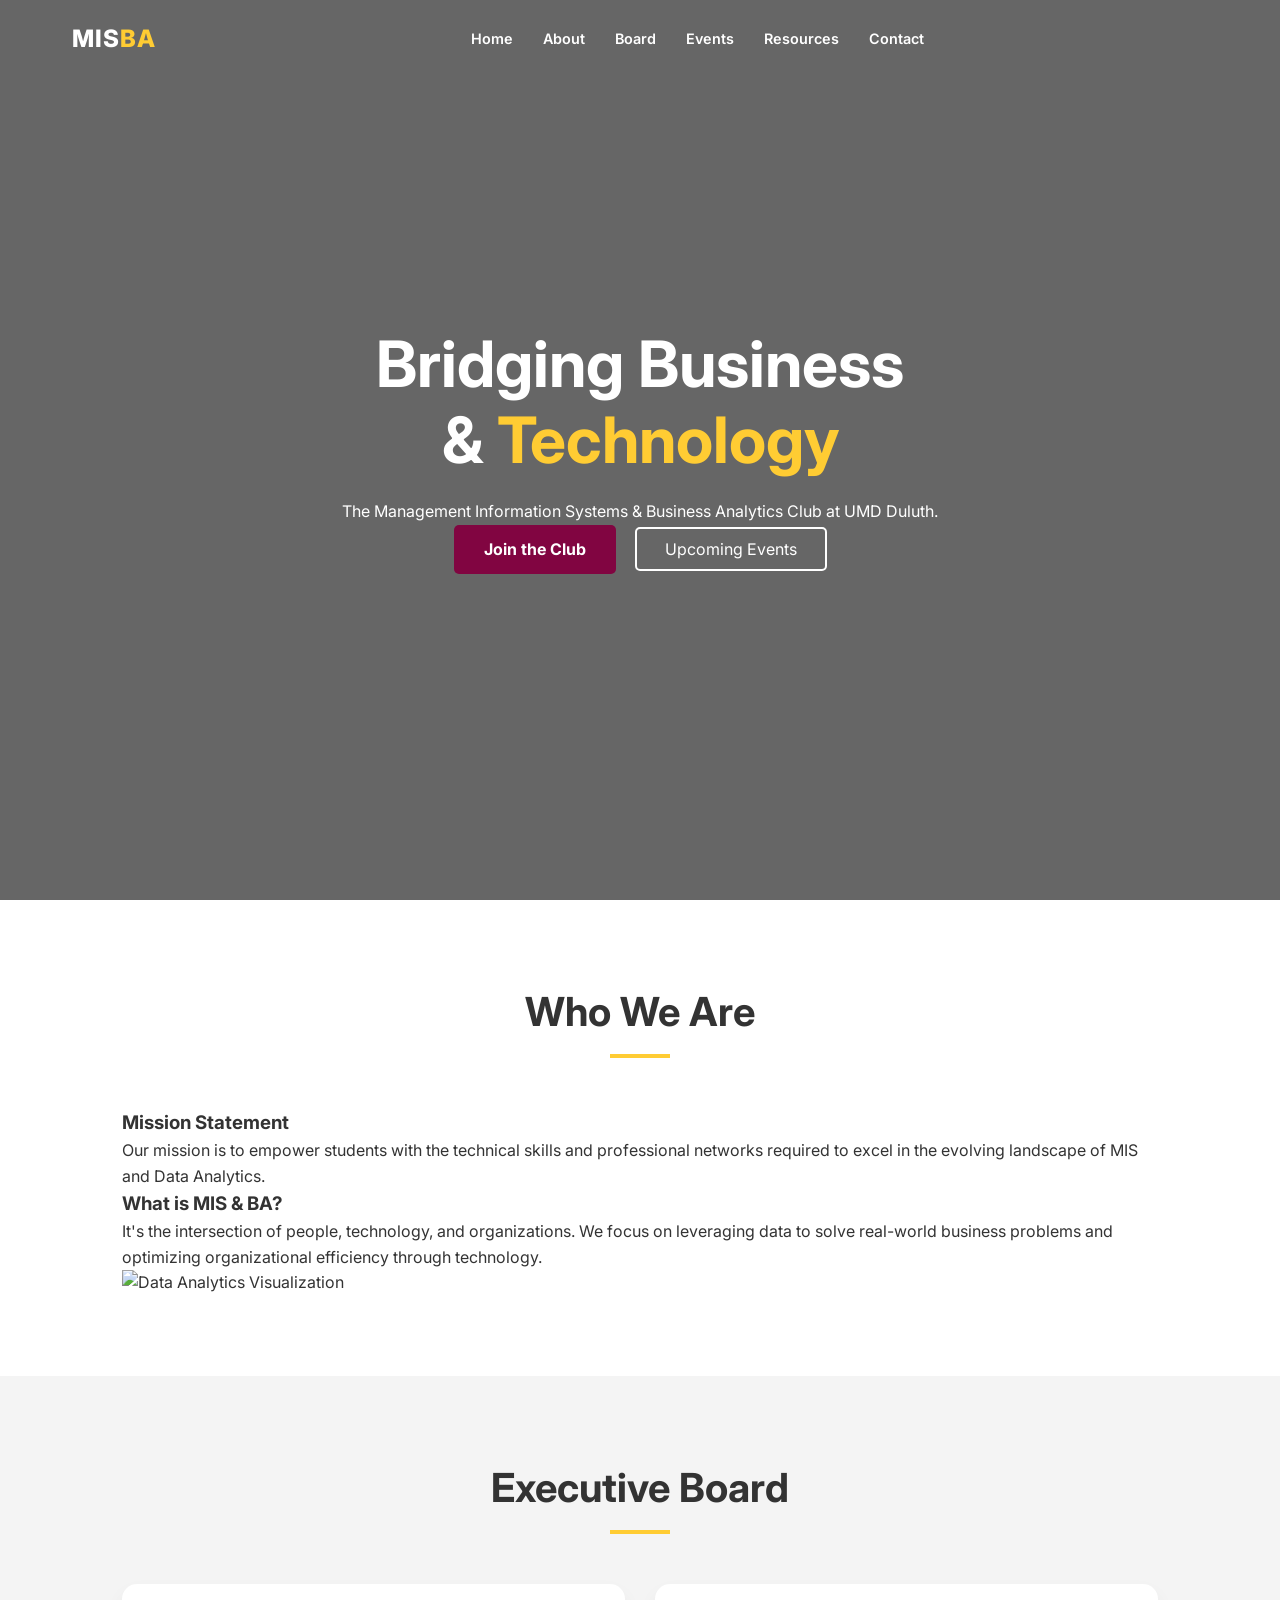
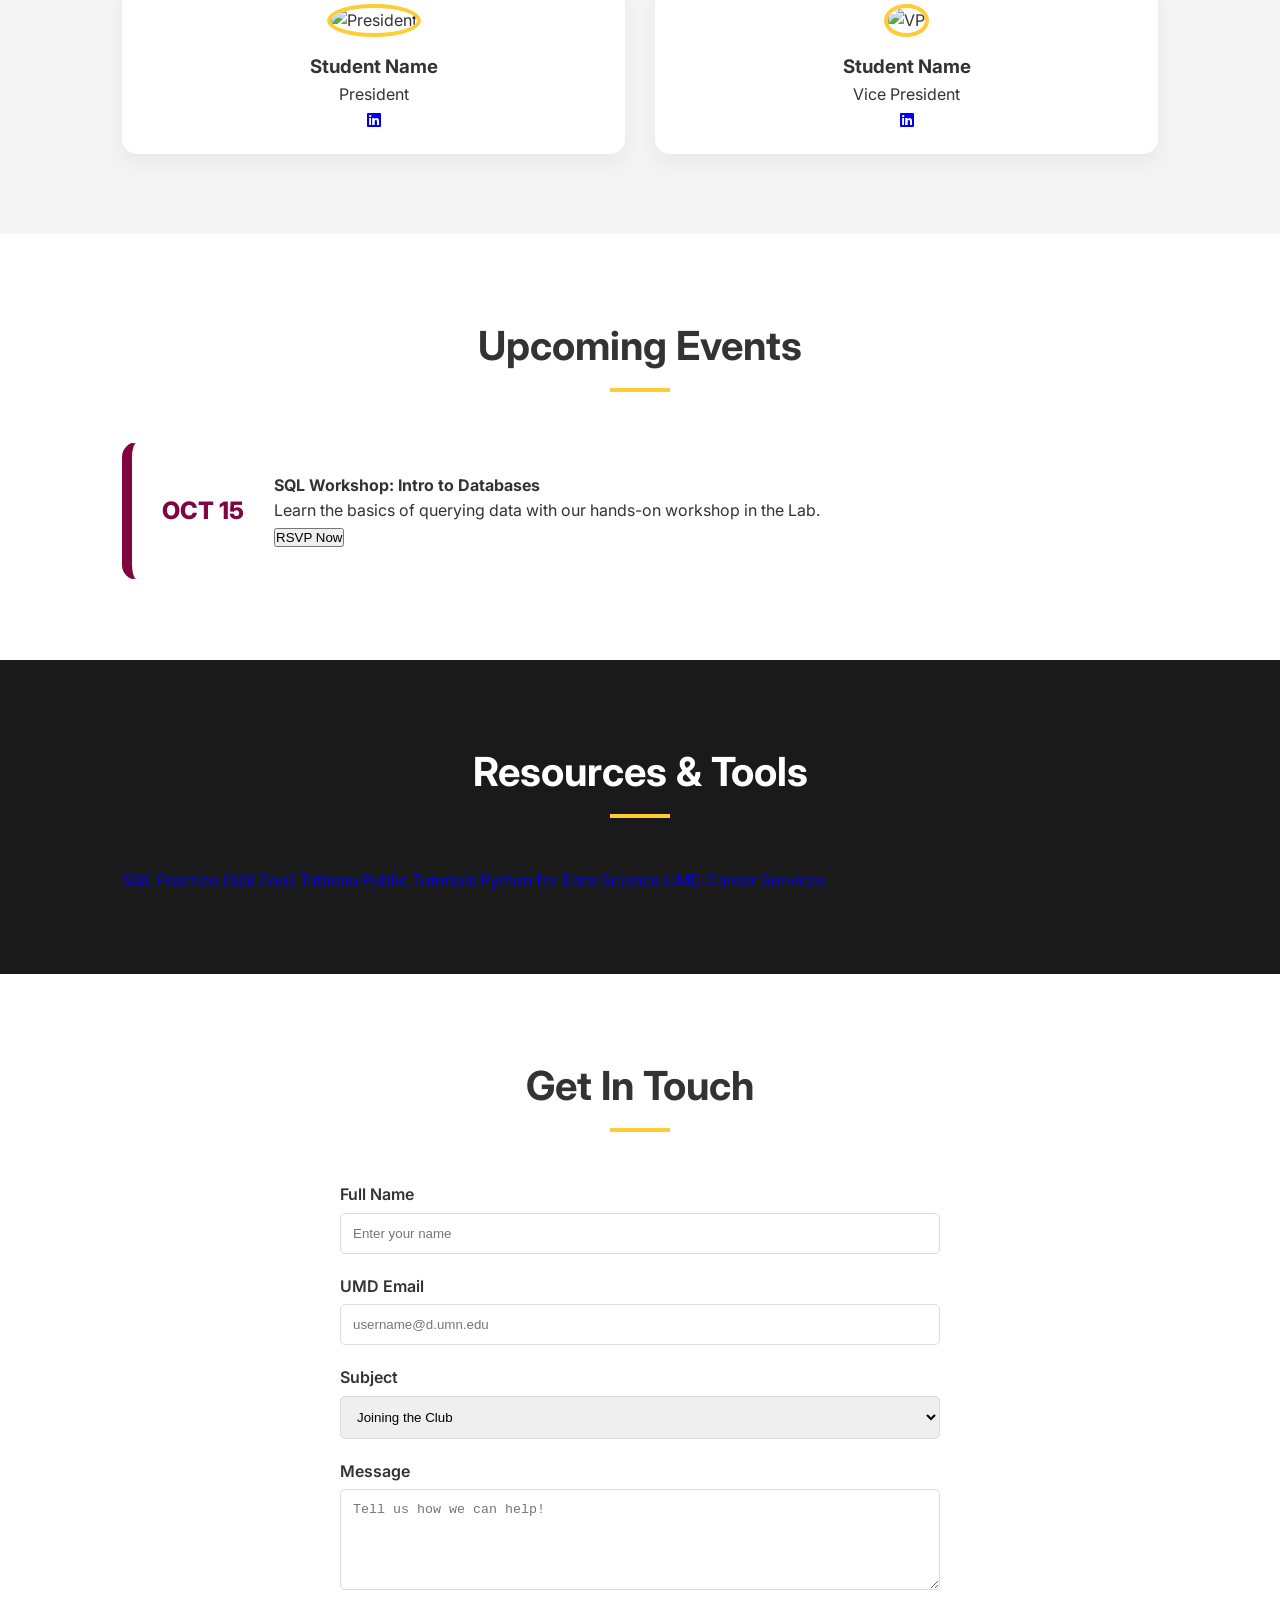
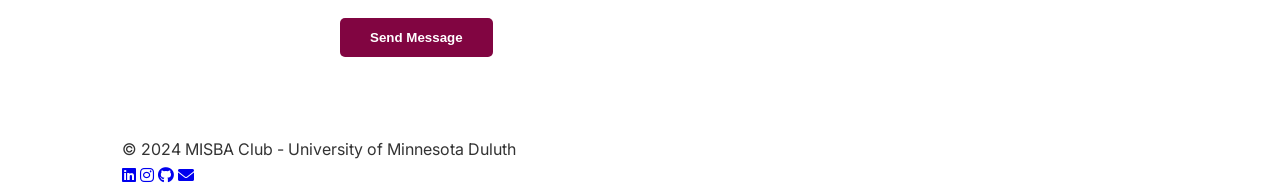
==== index.html @ 45d67489 "Initial commit: website files" ====
<!DOCTYPE html>
<html lang="en">
<head>
    <meta charset="UTF-8">
    <meta name="viewport" content="width=device-width, initial-scale=1.0">
    <title>MISBA Club | UMD Duluth</title>
    <link href="https://fonts.googleapis.com/css2?family=Inter:wght@300;400;600;800&display=swap" rel="stylesheet">
    <link rel="stylesheet" href="https://cdnjs.cloudflare.com/ajax/libs/font-awesome/6.0.0/css/all.min.css">
    <link rel="stylesheet" href="style.css">
</head>
<body>

    <nav id="navbar">
        <div class="nav-container">
            <a href="#" class="logo">MIS<span>BA</span></a>
            <ul class="nav-links" id="nav-links">
                <li><a href="#home">Home</a></li>
                <li><a href="#about">About</a></li>
                <li><a href="#board">Board</a></li>
                <li><a href="#events">Events</a></li>
                <li><a href="#resources">Resources</a></li>
                <li><a href="#contact">Contact</a></li>
            </ul>
            <div class="burger" id="burger">
                <div class="line1"></div>
                <div class="line2"></div>
                <div class="line3"></div>
            </div>
        </div>
    </nav>

    <header id="home" class="hero">
        <div class="hero-content">
            <h1>Bridging Business <br>& <span class="highlight">Technology</span></h1>
            <p>The Management Information Systems & Business Analytics Club at UMD Duluth.</p>
            <div class="hero-btns">
                <a href="#contact" class="btn-primary">Join the Club</a>
                <a href="#events" class="btn-secondary">Upcoming Events</a>
            </div>
        </div>
    </header>

    <section id="about" class="section">
        <div class="container">
            <h2 class="section-title">Who We Are</h2>
            <div class="about-grid">
                <div class="about-text">
                    <h3>Mission Statement</h3>
                    <p>Our mission is to empower students with the technical skills and professional networks required to excel in the evolving landscape of MIS and Data Analytics.</p>
                    <h3>What is MIS & BA?</h3>
                    <p>It's the intersection of people, technology, and organizations. We focus on leveraging data to solve real-world business problems and optimizing organizational efficiency through technology.</p>
                </div>
                <div class="about-image">
                    <img src="https://images.unsplash.com/photo-1460925895917-afdab827c52f?auto=format&fit=crop&w=800&q=80" alt="Data Analytics Visualization">
                </div>
            </div>
        </div>
    </section>

    <section id="board" class="section bg-light">
        <div class="container">
            <h2 class="section-title">Executive Board</h2>
            <div class="card-grid">
                <div class="board-card">
                    <div class="board-img">
                        <img src="https://images.unsplash.com/photo-1507003211169-0a1dd7228f2d?auto=format&fit=crop&w=300&q=80" alt="President">
                    </div>
                    <h3>Student Name</h3>
                    <p class="role">President</p>
                    <div class="social-mini">
                        <a href="#"><i class="fab fa-linkedin"></i></a>
                    </div>
                </div>
                <div class="board-card">
                    <div class="board-img">
                        <img src="https://images.unsplash.com/photo-1494790108377-be9c29b29330?auto=format&fit=crop&w=300&q=80" alt="VP">
                    </div>
                    <h3>Student Name</h3>
                    <p class="role">Vice President</p>
                    <div class="social-mini">
                        <a href="#"><i class="fab fa-linkedin"></i></a>
                    </div>
                </div>
                </div>
        </div>
    </section>

    <section id="events" class="section">
        <div class="container">
            <h2 class="section-title">Upcoming Events</h2>
            <div class="events-container">
                <div class="event-card glass">
                    <div class="event-date">OCT 15</div>
                    <div class="event-info">
                        <h4>SQL Workshop: Intro to Databases</h4>
                        <p>Learn the basics of querying data with our hands-on workshop in the Lab.</p>
                        <button class="btn-rsvp" onclick="scrollToContact('RSVP: SQL Workshop')">RSVP Now</button>
                    </div>
                </div>
            </div>
        </div>
    </section>

    <section id="resources" class="section bg-dark">
        <div class="container">
            <h2 class="section-title white">Resources & Tools</h2>
            <div class="resource-grid">
                <a href="#" class="resource-link">SQL Practice (SQLZoo)</a>
                <a href="#" class="resource-link">Tableau Public Tutorials</a>
                <a href="#" class="resource-link">Python for Data Science</a>
                <a href="#" class="resource-link">UMD Career Services</a>
            </div>
        </div>
    </section>

    <section id="contact" class="section">
        <div class="container">
            <h2 class="section-title">Get In Touch</h2>
            <div class="contact-wrapper">
                <form action="https://formspree.io/f/your_form_id" method="POST" id="contact-form">
                    <div class="form-group">
                        <label>Full Name</label>
                        <input type="text" name="name" id="name" placeholder="Enter your name" required>
                    </div>
                    <div class="form-group">
                        <label>UMD Email</label>
                        <input type="email" name="email" id="email" placeholder="username@d.umn.edu" required>
                    </div>
                    <div class="form-group">
                        <label>Subject</label>
                        <select name="subject" id="subject">
                            <option value="Join">Joining the Club</option>
                            <option value="RSVP">Event RSVP</option>
                            <option value="General">General Inquiry</option>
                        </select>
                    </div>
                    <div class="form-group">
                        <label>Message</label>
                        <textarea name="message" id="message" rows="5" placeholder="Tell us how we can help!"></textarea>
                    </div>
                    <button type="submit" class="btn-primary">Send Message</button>
                </form>
            </div>
        </div>
    </section>

    <footer>
        <div class="container footer-content">
            <p>&copy; 2024 MISBA Club - University of Minnesota Duluth</p>
            <div class="footer-socials">
                <a href="https://linkedin.com"><i class="fab fa-linkedin"></i></a>
                <a href="https://instagram.com"><i class="fab fa-instagram"></i></a>
                <a href="https://github.com/prestonsimon1/MISBA-club-site" target="_blank" rel="noopener noreferrer"><i class="fab fa-github"></i></a>
                <a href="mailto:DuluthMISBA@gmail.com"><i class="fas fa-envelope"></i></a>
            </div>
        </div>
    </footer>

    <script src="script.js"></script>
</body>
</html>
---- style.css ----
/* --- Root Variables (UMD Theme) --- */
:root {
    --umd-maroon: #810541;
    --umd-gold: #FFCC33;
    --dark-grey: #1a1a1a;
    --light-grey: #f4f4f4;
    --white: #ffffff;
    --glass: rgba(255, 255, 255, 0.1);
    --transition: all 0.3s ease;
}

* {
    margin: 0;
    padding: 0;
    box-sizing: border-box;
}

html {
    scroll-behavior: smooth;
}

body {
    font-family: 'Inter', sans-serif;
    line-height: 1.6;
    color: #333;
    overflow-x: hidden;
}

/* --- Layout --- */
.container {
    max-width: 1100px;
    margin: 0 auto;
    padding: 0 2rem;
}

.section {
    padding: 80px 0;
}

.section-title {
    text-align: center;
    font-size: 2.5rem;
    margin-bottom: 50px;
    position: relative;
}

.section-title::after {
    content: '';
    display: block;
    width: 60px;
    height: 4px;
    background: var(--umd-gold);
    margin: 10px auto;
}

.bg-light { background-color: var(--light-grey); }
.bg-dark { background-color: var(--dark-grey); color: var(--white); }
.white { color: var(--white); }

/* --- Navigation --- */
#navbar {
    position: fixed;
    width: 100%;
    top: 0;
    z-index: 1000;
    transition: var(--transition);
    padding: 20px 0;
}

#navbar.scrolled {
    background: rgba(129, 5, 65, 0.9); /* Maroon Glassmorphism */
    backdrop-filter: blur(10px);
    padding: 10px 0;
    box-shadow: 0 4px 30px rgba(0, 0, 0, 0.1);
}

.nav-container {
    max-width: 1200px;
    margin: 0 auto;
    display: flex;
    justify-content: space-between;
    align-items: center;
    padding: 0 2rem;
}

.logo {
    font-weight: 800;
    font-size: 1.5rem;
    color: var(--white);
    text-decoration: none;
    letter-spacing: 1px;
}

.logo span { color: var(--umd-gold); }

.nav-links {
    display: flex;
    list-style: none;
}

.nav-links li a {
    color: var(--white);
    text-decoration: none;
    margin-left: 30px;
    font-weight: 600;
    font-size: 0.9rem;
    transition: var(--transition);
}

.nav-links li a:hover { color: var(--umd-gold); }

/* --- Hero Section --- */
.hero {
    height: 100vh;
    background: linear-gradient(rgba(0,0,0,0.6), rgba(0,0,0,0.6)), 
                url('https://images.unsplash.com/photo-1551434678-e076c223a692?auto=format&fit=crop&w=1920&q=80');
    background-size: cover;
    background-position: center;
    display: flex;
    align-items: center;
    justify-content: center;
    text-align: center;
    color: var(--white);
}

.hero h1 { font-size: 4rem; line-height: 1.2; margin-bottom: 20px; }
.highlight { color: var(--umd-gold); }

/* --- Buttons --- */
.btn-primary {
    background: var(--umd-maroon);
    color: var(--white);
    padding: 12px 30px;
    border: none;
    border-radius: 5px;
    text-decoration: none;
    font-weight: bold;
    display: inline-block;
    transition: var(--transition);
}

.btn-primary:hover {
    background: #a00652;
    transform: translateY(-3px);
}

.btn-secondary {
    border: 2px solid var(--white);
    color: var(--white);
    padding: 10px 28px;
    text-decoration: none;
    border-radius: 5px;
    margin-left: 15px;
    transition: var(--transition);
}

.btn-secondary:hover {
    background: var(--white);
    color: var(--umd-maroon);
}

/* --- Cards & Grid --- */
.card-grid {
    display: grid;
    grid-template-columns: repeat(auto-fit, minmax(250px, 1fr));
    gap: 30px;
}

.board-card {
    background: var(--white);
    padding: 20px;
    text-align: center;
    border-radius: 15px;
    box-shadow: 0 10px 20px rgba(0,0,0,0.05);
}

.board-img img {
    width: 120px;
    height: 120px;
    border-radius: 50%;
    object-fit: cover;
    border: 4px solid var(--umd-gold);
    margin-bottom: 15px;
}

.event-card.glass {
    background: rgba(255, 255, 255, 0.1);
    border: 1px solid rgba(255, 255, 255, 0.2);
    backdrop-filter: blur(5px);
    display: flex;
    padding: 30px;
    border-radius: 15px;
    align-items: center;
    border-left: 10px solid var(--umd-maroon);
}

.event-date {
    font-size: 1.5rem;
    font-weight: 800;
    margin-right: 30px;
    color: var(--umd-maroon);
}

/* --- Form --- */
.contact-wrapper {
    max-width: 600px;
    margin: 0 auto;
}

.form-group { margin-bottom: 20px; }
.form-group label { display: block; margin-bottom: 5px; font-weight: 600; }
.form-group input, .form-group select, .form-group textarea {
    width: 100%;
    padding: 12px;
    border: 1px solid #ddd;
    border-radius: 5px;
}

/* --- Mobile Responsive --- */
@media (max-width: 768px) {
    .nav-links {
        display: none; /* Hide for JS Toggle */
    }
    .hero h1 { font-size: 2.5rem; }
    .nav-active {
        display: flex !important;
        flex-direction: column;
        position: absolute;
        top: 100%;
        left: 0;
        width: 100%;
        background: var(--umd-maroon);
        padding: 20px;
    }
}
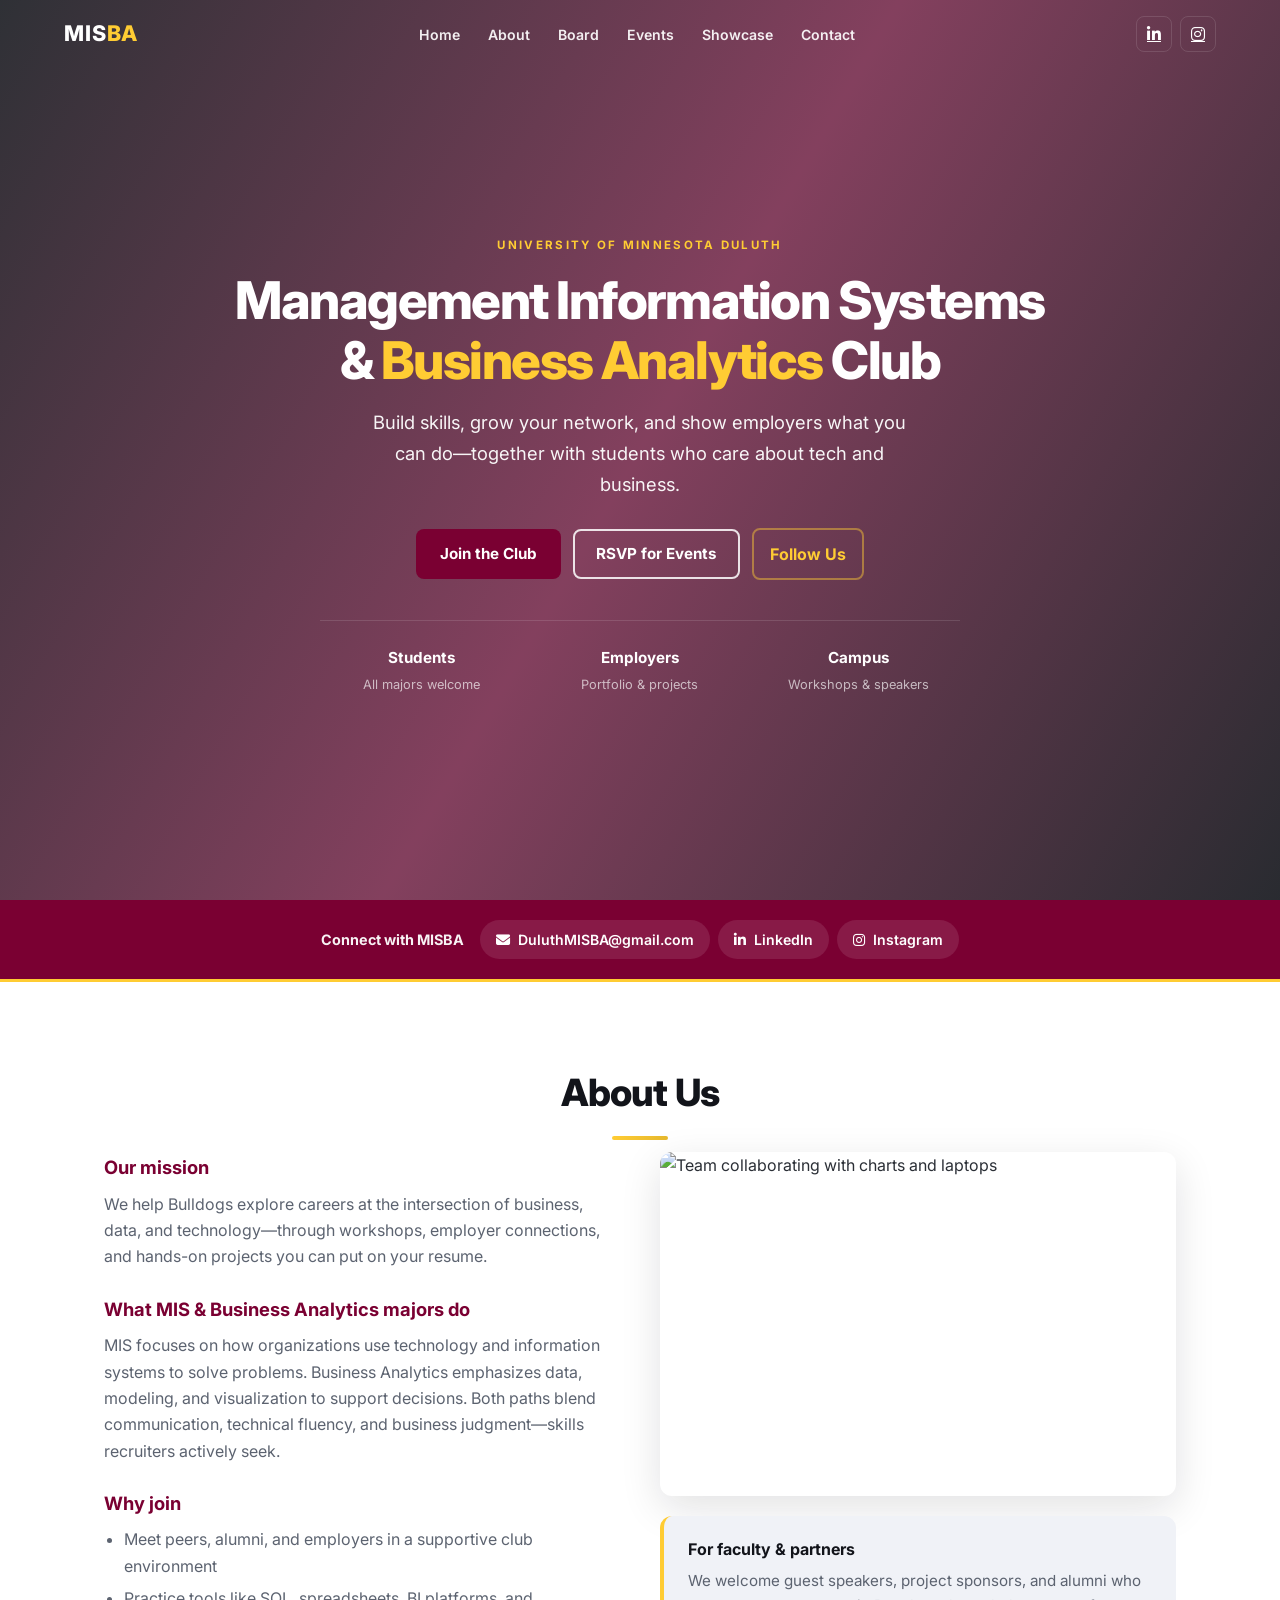
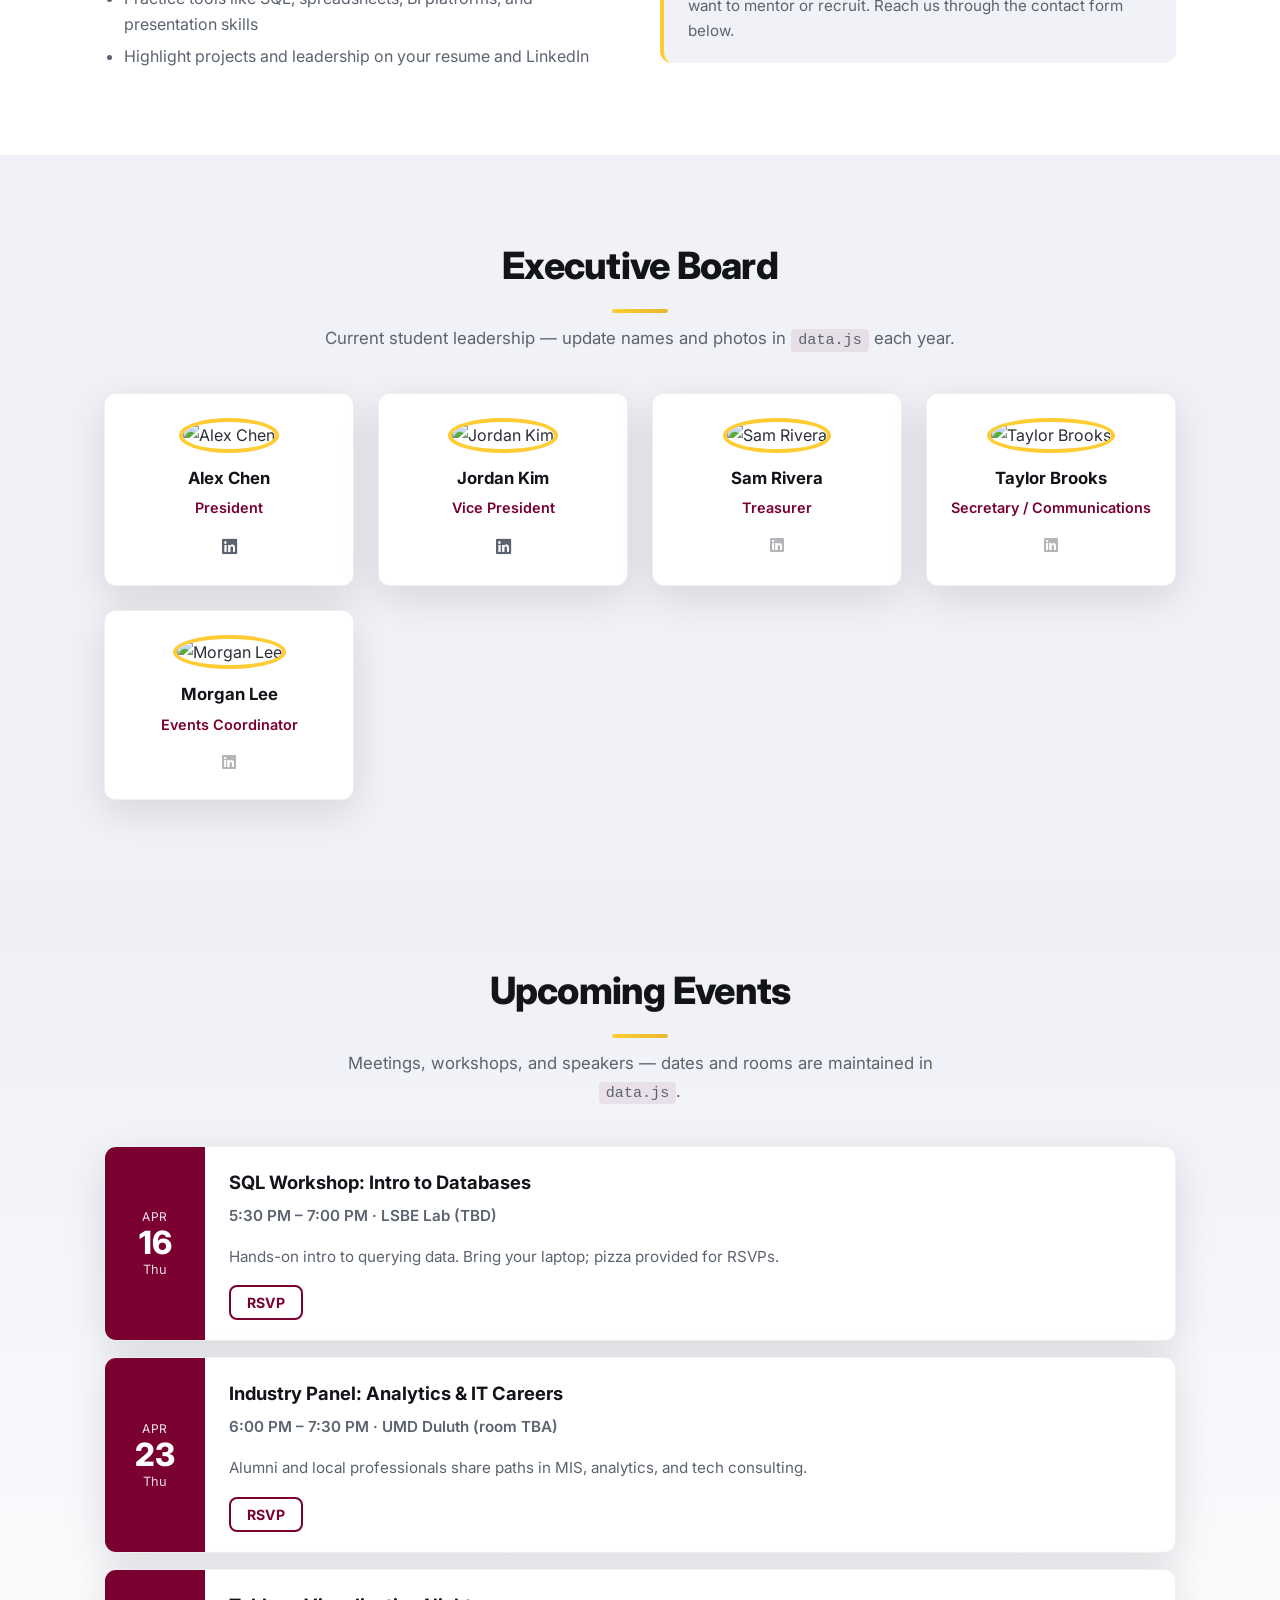
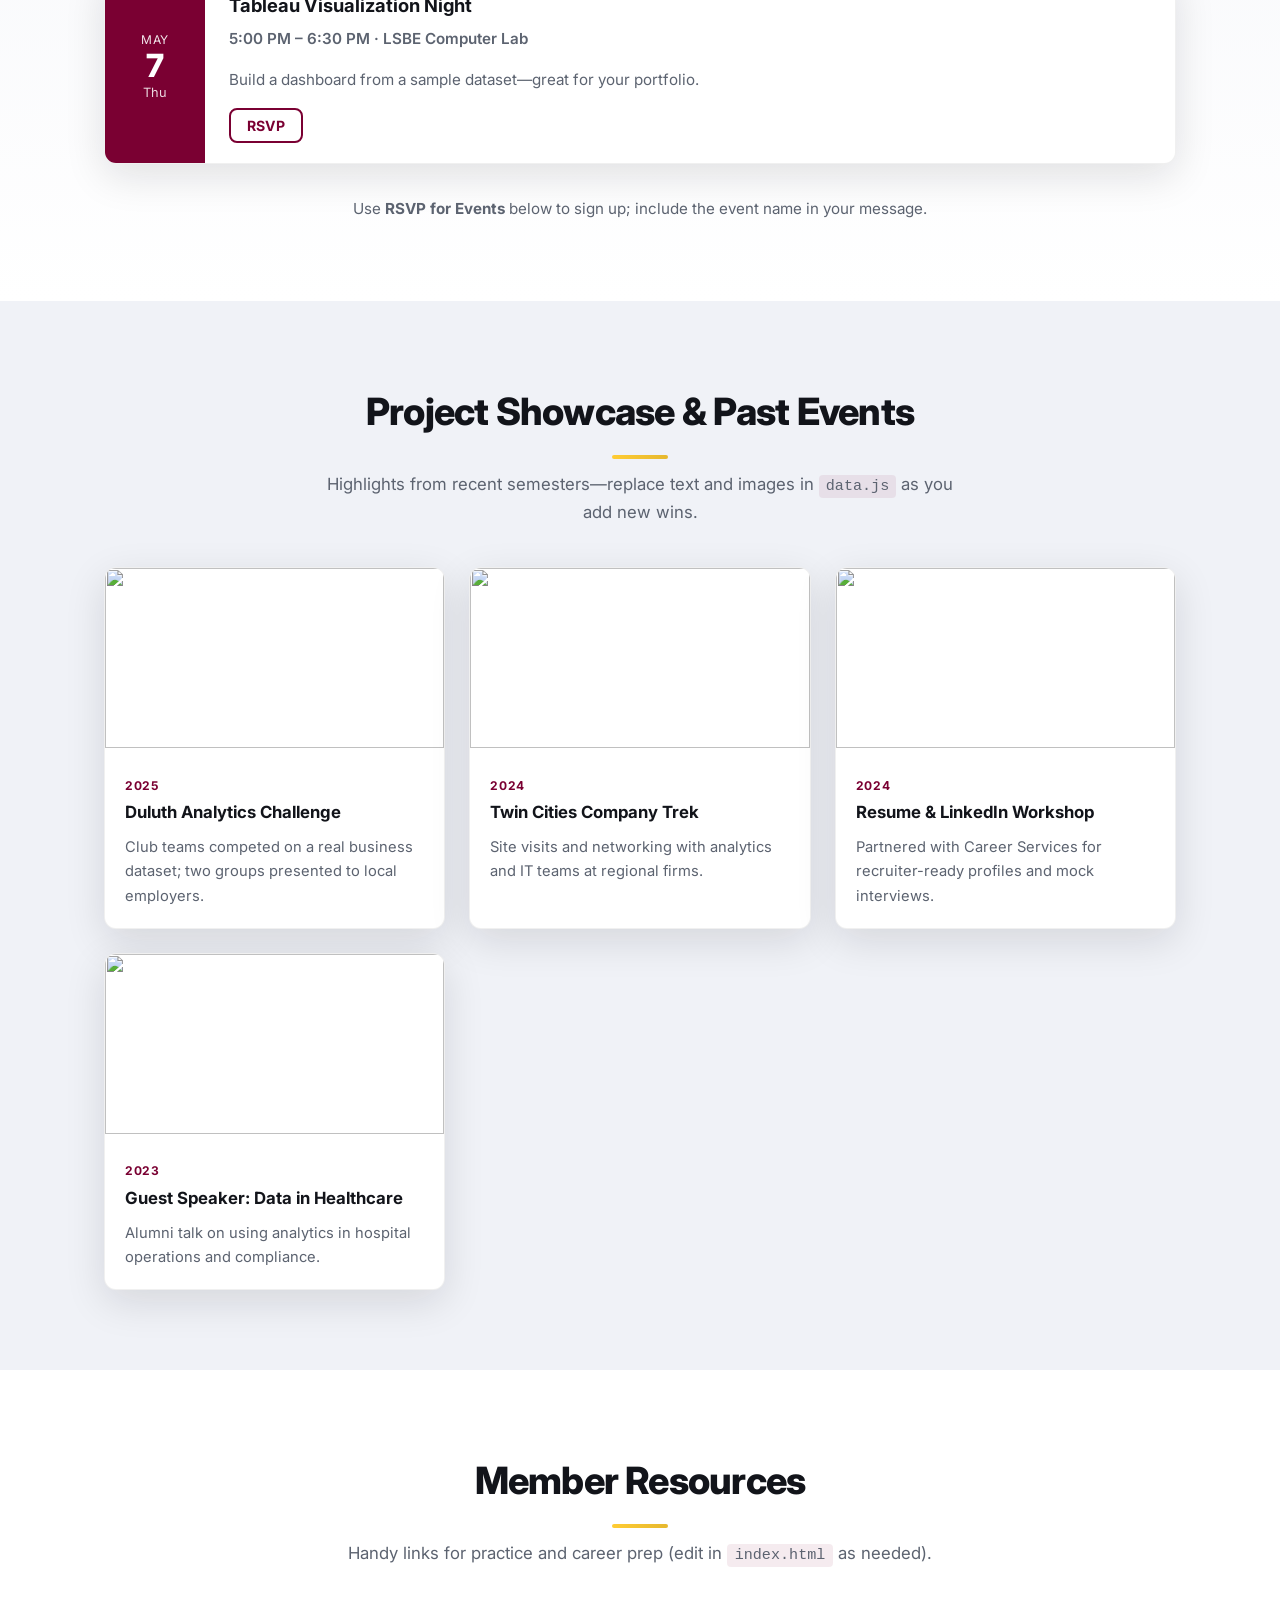
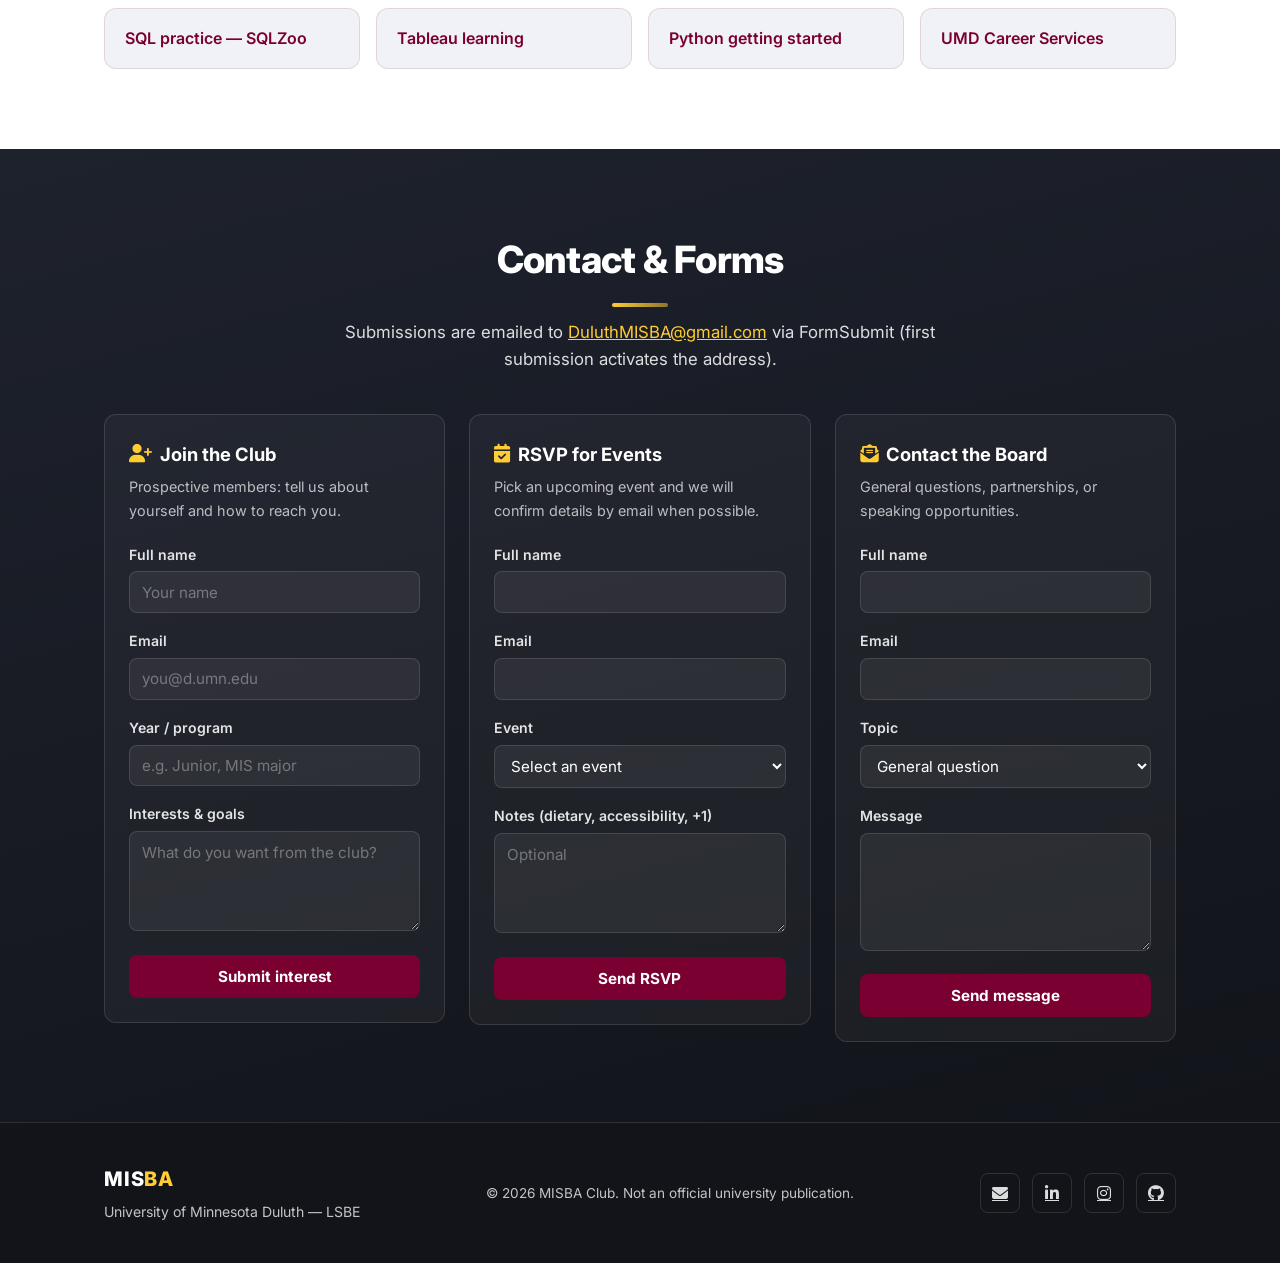
==== commit 9687cfb9: "website push" ====
--- a/index.html
+++ b/index.html
@@ -3,55 +3,90 @@
 <head>
     <meta charset="UTF-8">
     <meta name="viewport" content="width=device-width, initial-scale=1.0">
-    <title>MISBA Club | UMD Duluth</title>
-    <link href="https://fonts.googleapis.com/css2?family=Inter:wght@300;400;600;800&display=swap" rel="stylesheet">
-    <link rel="stylesheet" href="https://cdnjs.cloudflare.com/ajax/libs/font-awesome/6.0.0/css/all.min.css">
+    <meta name="description" content="UMD Duluth MIS & Business Analytics Club — events, projects, and community for students, faculty, and employers.">
+    <title>MISBA Club | University of Minnesota Duluth</title>
+    <link href="https://fonts.googleapis.com/css2?family=Inter:wght@300;400;500;600;700;800&display=swap" rel="stylesheet">
+    <link rel="stylesheet" href="https://cdnjs.cloudflare.com/ajax/libs/font-awesome/6.5.1/css/all.min.css">
     <link rel="stylesheet" href="style.css">
 </head>
 <body>
 
-    <nav id="navbar">
+    <nav id="navbar" aria-label="Primary">
         <div class="nav-container">
-            <a href="#" class="logo">MIS<span>BA</span></a>
+            <a href="#home" class="logo">MIS<span>BA</span></a>
             <ul class="nav-links" id="nav-links">
                 <li><a href="#home">Home</a></li>
                 <li><a href="#about">About</a></li>
                 <li><a href="#board">Board</a></li>
                 <li><a href="#events">Events</a></li>
-                <li><a href="#resources">Resources</a></li>
+                <li><a href="#showcase">Showcase</a></li>
                 <li><a href="#contact">Contact</a></li>
             </ul>
-            <div class="burger" id="burger">
-                <div class="line1"></div>
-                <div class="line2"></div>
-                <div class="line3"></div>
-            </div>
+            <div class="nav-social" aria-hidden="true">
+                <a href="https://www.linkedin.com/in/mis-ba-duluth/" target="_blank" rel="noopener noreferrer" title="LinkedIn"><i class="fab fa-linkedin-in"></i></a>
+                <a href="https://www.instagram.com/misbac_umd?igsh=MTRkMTVzYm5iMDFwYw==" target="_blank" rel="noopener noreferrer" title="Instagram"><i class="fab fa-instagram"></i></a>
+            </div>
+            <button type="button" class="burger" id="burger" aria-label="Open menu" aria-expanded="false" aria-controls="nav-links">
+                <span class="line1"></span>
+                <span class="line2"></span>
+                <span class="line3"></span>
+            </button>
         </div>
     </nav>
 
     <header id="home" class="hero">
         <div class="hero-content">
-            <h1>Bridging Business <br>& <span class="highlight">Technology</span></h1>
-            <p>The Management Information Systems & Business Analytics Club at UMD Duluth.</p>
+            <p class="hero-eyebrow">University of Minnesota Duluth</p>
+            <h1>Management Information Systems <br>&amp; <span class="highlight">Business Analytics</span> Club</h1>
+            <p class="hero-lead">Build skills, grow your network, and show employers what you can do—together with students who care about tech and business.</p>
             <div class="hero-btns">
-                <a href="#contact" class="btn-primary">Join the Club</a>
-                <a href="#events" class="btn-secondary">Upcoming Events</a>
+                <a href="#join" class="btn-primary">Join the Club</a>
+                <a href="#events" class="btn-secondary">RSVP for Events</a>
+                <a href="#socials" class="btn-ghost">Follow Us</a>
+            </div>
+            <div class="hero-stats" role="presentation">
+                <div><strong>Students</strong><span>All majors welcome</span></div>
+                <div><strong>Employers</strong><span>Portfolio &amp; projects</span></div>
+                <div><strong>Campus</strong><span>Workshops &amp; speakers</span></div>
             </div>
         </div>
     </header>
 
+    <section id="socials" class="social-strip" aria-label="Club social media">
+        <div class="container social-strip-inner">
+            <span class="social-strip-label">Connect with MISBA</span>
+            <div class="social-strip-links">
+                <a class="social-pill" href="mailto:DuluthMISBA@gmail.com"><i class="fas fa-envelope"></i> DuluthMISBA@gmail.com</a>
+                <a class="social-pill" href="https://www.linkedin.com/in/mis-ba-duluth/" target="_blank" rel="noopener noreferrer"><i class="fab fa-linkedin-in"></i> LinkedIn</a>
+                <a class="social-pill" href="https://www.instagram.com/misbac_umd?igsh=MTRkMTVzYm5iMDFwYw==" target="_blank" rel="noopener noreferrer"><i class="fab fa-instagram"></i> Instagram</a>
+            </div>
+        </div>
+    </section>
+
     <section id="about" class="section">
         <div class="container">
-            <h2 class="section-title">Who We Are</h2>
+            <h2 class="section-title">About Us</h2>
             <div class="about-grid">
                 <div class="about-text">
-                    <h3>Mission Statement</h3>
-                    <p>Our mission is to empower students with the technical skills and professional networks required to excel in the evolving landscape of MIS and Data Analytics.</p>
-                    <h3>What is MIS & BA?</h3>
-                    <p>It's the intersection of people, technology, and organizations. We focus on leveraging data to solve real-world business problems and optimizing organizational efficiency through technology.</p>
-                </div>
-                <div class="about-image">
-                    <img src="https://images.unsplash.com/photo-1460925895917-afdab827c52f?auto=format&fit=crop&w=800&q=80" alt="Data Analytics Visualization">
+                    <h3>Our mission</h3>
+                    <p>We help Bulldogs explore careers at the intersection of business, data, and technology—through workshops, employer connections, and hands-on projects you can put on your resume.</p>
+                    <h3>What MIS &amp; Business Analytics majors do</h3>
+                    <p>MIS focuses on how organizations use technology and information systems to solve problems. Business Analytics emphasizes data, modeling, and visualization to support decisions. Both paths blend communication, technical fluency, and business judgment—skills recruiters actively seek.</p>
+                    <h3>Why join</h3>
+                    <ul class="about-list">
+                        <li>Meet peers, alumni, and employers in a supportive club environment</li>
+                        <li>Practice tools like SQL, spreadsheets, BI platforms, and presentation skills</li>
+                        <li>Highlight projects and leadership on your resume and LinkedIn</li>
+                    </ul>
+                </div>
+                <div class="about-aside">
+                    <figure class="about-image">
+                        <img src="https://images.unsplash.com/photo-1460925895917-afdab827c52f?auto=format&fit=crop&w=900&q=80" alt="Team collaborating with charts and laptops" width="600" height="400" loading="lazy">
+                    </figure>
+                    <div class="about-card">
+                        <h4>For faculty &amp; partners</h4>
+                        <p>We welcome guest speakers, project sponsors, and alumni who want to mentor or recruit. Reach us through the contact form below.</p>
+                    </div>
                 </div>
             </div>
         </div>
@@ -60,102 +95,153 @@
     <section id="board" class="section bg-light">
         <div class="container">
             <h2 class="section-title">Executive Board</h2>
-            <div class="card-grid">
-                <div class="board-card">
-                    <div class="board-img">
-                        <img src="https://images.unsplash.com/photo-1507003211169-0a1dd7228f2d?auto=format&fit=crop&w=300&q=80" alt="President">
-                    </div>
-                    <h3>Student Name</h3>
-                    <p class="role">President</p>
-                    <div class="social-mini">
-                        <a href="#"><i class="fab fa-linkedin"></i></a>
-                    </div>
-                </div>
-                <div class="board-card">
-                    <div class="board-img">
-                        <img src="https://images.unsplash.com/photo-1494790108377-be9c29b29330?auto=format&fit=crop&w=300&q=80" alt="VP">
-                    </div>
-                    <h3>Student Name</h3>
-                    <p class="role">Vice President</p>
-                    <div class="social-mini">
-                        <a href="#"><i class="fab fa-linkedin"></i></a>
-                    </div>
-                </div>
-                </div>
-        </div>
-    </section>
-
-    <section id="events" class="section">
+            <p class="section-intro">Current student leadership — update names and photos in <code>data.js</code> each year.</p>
+            <div class="card-grid" id="board-grid"></div>
+        </div>
+    </section>
+
+    <section id="events" class="section section-events">
         <div class="container">
             <h2 class="section-title">Upcoming Events</h2>
-            <div class="events-container">
-                <div class="event-card glass">
-                    <div class="event-date">OCT 15</div>
-                    <div class="event-info">
-                        <h4>SQL Workshop: Intro to Databases</h4>
-                        <p>Learn the basics of querying data with our hands-on workshop in the Lab.</p>
-                        <button class="btn-rsvp" onclick="scrollToContact('RSVP: SQL Workshop')">RSVP Now</button>
-                    </div>
-                </div>
-            </div>
-        </div>
-    </section>
-
-    <section id="resources" class="section bg-dark">
-        <div class="container">
-            <h2 class="section-title white">Resources & Tools</h2>
+            <p class="section-intro">Meetings, workshops, and speakers — dates and rooms are maintained in <code>data.js</code>.</p>
+            <div class="events-container" id="events-container"></div>
+            <p class="events-rsvp-hint">Use <strong>RSVP for Events</strong> below to sign up; include the event name in your message.</p>
+        </div>
+    </section>
+
+    <section id="showcase" class="section bg-light">
+        <div class="container">
+            <h2 class="section-title">Project Showcase &amp; Past Events</h2>
+            <p class="section-intro">Highlights from recent semesters—replace text and images in <code>data.js</code> as you add new wins.</p>
+            <div class="showcase-grid" id="showcase-grid"></div>
+        </div>
+    </section>
+
+    <section id="resources" class="section">
+        <div class="container">
+            <h2 class="section-title">Member Resources</h2>
+            <p class="section-intro">Handy links for practice and career prep (edit in <code>index.html</code> as needed).</p>
             <div class="resource-grid">
-                <a href="#" class="resource-link">SQL Practice (SQLZoo)</a>
-                <a href="#" class="resource-link">Tableau Public Tutorials</a>
-                <a href="#" class="resource-link">Python for Data Science</a>
-                <a href="#" class="resource-link">UMD Career Services</a>
-            </div>
-        </div>
-    </section>
-
-    <section id="contact" class="section">
-        <div class="container">
-            <h2 class="section-title">Get In Touch</h2>
-            <div class="contact-wrapper">
-                <form action="https://formspree.io/f/your_form_id" method="POST" id="contact-form">
-                    <div class="form-group">
-                        <label>Full Name</label>
-                        <input type="text" name="name" id="name" placeholder="Enter your name" required>
-                    </div>
-                    <div class="form-group">
-                        <label>UMD Email</label>
-                        <input type="email" name="email" id="email" placeholder="username@d.umn.edu" required>
-                    </div>
-                    <div class="form-group">
-                        <label>Subject</label>
-                        <select name="subject" id="subject">
-                            <option value="Join">Joining the Club</option>
-                            <option value="RSVP">Event RSVP</option>
-                            <option value="General">General Inquiry</option>
-                        </select>
-                    </div>
-                    <div class="form-group">
-                        <label>Message</label>
-                        <textarea name="message" id="message" rows="5" placeholder="Tell us how we can help!"></textarea>
-                    </div>
-                    <button type="submit" class="btn-primary">Send Message</button>
-                </form>
+                <a href="https://sqlzoo.net/" class="resource-link" target="_blank" rel="noopener noreferrer">SQL practice — SQLZoo</a>
+                <a href="https://public.tableau.com/app/learn" class="resource-link" target="_blank" rel="noopener noreferrer">Tableau learning</a>
+                <a href="https://www.python.org/about/gettingstarted/" class="resource-link" target="_blank" rel="noopener noreferrer">Python getting started</a>
+                <a href="https://careers.d.umn.edu/" class="resource-link" target="_blank" rel="noopener noreferrer">UMD Career Services</a>
+            </div>
+        </div>
+    </section>
+
+    <section id="contact" class="section bg-dark contact-section">
+        <div class="container">
+            <h2 class="section-title white">Contact &amp; Forms</h2>
+            <p class="section-intro light">Submissions are emailed to <a href="mailto:DuluthMISBA@gmail.com">DuluthMISBA@gmail.com</a> via FormSubmit (first submission activates the address).</p>
+
+            <div class="forms-grid">
+                <div class="form-panel" id="join">
+                    <h3><i class="fas fa-user-plus"></i> Join the Club</h3>
+                    <p class="form-panel-desc">Prospective members: tell us about yourself and how to reach you.</p>
+                    <form class="club-form" action="https://formsubmit.co/DuluthMISBA@gmail.com" method="POST">
+                        <input type="hidden" name="_subject" value="[MISBA] Join the Club">
+                        <input type="hidden" name="_template" value="table">
+                        <input type="text" name="_honey" class="honeypot" tabindex="-1" autocomplete="off" aria-hidden="true">
+                        <div class="form-group">
+                            <label for="join-name">Full name</label>
+                            <input type="text" id="join-name" name="name" placeholder="Your name" required autocomplete="name">
+                        </div>
+                        <div class="form-group">
+                            <label for="join-email">Email</label>
+                            <input type="email" id="join-email" name="email" placeholder="you@d.umn.edu" required autocomplete="email">
+                        </div>
+                        <div class="form-group">
+                            <label for="join-year">Year / program</label>
+                            <input type="text" id="join-year" name="year_or_program" placeholder="e.g. Junior, MIS major">
+                        </div>
+                        <div class="form-group">
+                            <label for="join-interests">Interests &amp; goals</label>
+                            <textarea id="join-interests" name="interests" rows="4" placeholder="What do you want from the club?" required></textarea>
+                        </div>
+                        <button type="submit" class="btn-primary btn-block">Submit interest</button>
+                    </form>
+                </div>
+
+                <div class="form-panel" id="rsvp">
+                    <h3><i class="fas fa-calendar-check"></i> RSVP for Events</h3>
+                    <p class="form-panel-desc">Pick an upcoming event and we will confirm details by email when possible.</p>
+                    <form class="club-form" action="https://formsubmit.co/DuluthMISBA@gmail.com" method="POST">
+                        <input type="hidden" name="_subject" value="[MISBA] Event RSVP">
+                        <input type="hidden" name="_template" value="table">
+                        <input type="text" name="_honey" class="honeypot" tabindex="-1" autocomplete="off" aria-hidden="true">
+                        <div class="form-group">
+                            <label for="rsvp-name">Full name</label>
+                            <input type="text" id="rsvp-name" name="name" required autocomplete="name">
+                        </div>
+                        <div class="form-group">
+                            <label for="rsvp-email">Email</label>
+                            <input type="email" id="rsvp-email" name="email" required autocomplete="email">
+                        </div>
+                        <div class="form-group">
+                            <label for="rsvp-event">Event</label>
+                            <select id="rsvp-event" name="event" required></select>
+                        </div>
+                        <div class="form-group">
+                            <label for="rsvp-notes">Notes (dietary, accessibility, +1)</label>
+                            <textarea id="rsvp-notes" name="notes" rows="3" placeholder="Optional"></textarea>
+                        </div>
+                        <button type="submit" class="btn-primary btn-block">Send RSVP</button>
+                    </form>
+                </div>
+
+                <div class="form-panel" id="inquiry">
+                    <h3><i class="fas fa-envelope-open-text"></i> Contact the Board</h3>
+                    <p class="form-panel-desc">General questions, partnerships, or speaking opportunities.</p>
+                    <form class="club-form" action="https://formsubmit.co/DuluthMISBA@gmail.com" method="POST">
+                        <input type="hidden" name="_subject" value="[MISBA] General inquiry">
+                        <input type="hidden" name="_template" value="table">
+                        <input type="text" name="_honey" class="honeypot" tabindex="-1" autocomplete="off" aria-hidden="true">
+                        <div class="form-group">
+                            <label for="inq-name">Full name</label>
+                            <input type="text" id="inq-name" name="name" required autocomplete="name">
+                        </div>
+                        <div class="form-group">
+                            <label for="inq-email">Email</label>
+                            <input type="email" id="inq-email" name="email" required autocomplete="email">
+                        </div>
+                        <div class="form-group">
+                            <label for="inq-topic">Topic</label>
+                            <select id="inq-topic" name="topic">
+                                <option value="General">General question</option>
+                                <option value="Speaking">Guest speaking / panel</option>
+                                <option value="Sponsorship">Sponsorship or collaboration</option>
+                                <option value="Faculty">Faculty / staff</option>
+                            </select>
+                        </div>
+                        <div class="form-group">
+                            <label for="inq-message">Message</label>
+                            <textarea id="inq-message" name="message" rows="5" required></textarea>
+                        </div>
+                        <button type="submit" class="btn-primary btn-block">Send message</button>
+                    </form>
+                </div>
             </div>
         </div>
     </section>
 
     <footer>
         <div class="container footer-content">
-            <p>&copy; 2024 MISBA Club - University of Minnesota Duluth</p>
+            <div class="footer-brand">
+                <span class="logo footer-logo">MIS<span>BA</span></span>
+                <p>University of Minnesota Duluth — LSBE</p>
+            </div>
+            <p class="footer-copy">&copy; <span id="year"></span> MISBA Club. Not an official university publication.</p>
             <div class="footer-socials">
-                <a href="https://linkedin.com"><i class="fab fa-linkedin"></i></a>
-                <a href="https://instagram.com"><i class="fab fa-instagram"></i></a>
-                <a href="https://github.com/prestonsimon1/MISBA-club-site" target="_blank" rel="noopener noreferrer"><i class="fab fa-github"></i></a>
-                <a href="mailto:DuluthMISBA@gmail.com"><i class="fas fa-envelope"></i></a>
+                <a href="mailto:DuluthMISBA@gmail.com" title="Email"><i class="fas fa-envelope"></i></a>
+                <a href="https://www.linkedin.com/in/mis-ba-duluth/" target="_blank" rel="noopener noreferrer" title="LinkedIn"><i class="fab fa-linkedin-in"></i></a>
+                <a href="https://www.instagram.com/misbac_umd?igsh=MTRkMTVzYm5iMDFwYw==" target="_blank" rel="noopener noreferrer" title="Instagram"><i class="fab fa-instagram"></i></a>
+                <a href="https://github.com/prestonsimon1/MISBA-club-site" target="_blank" rel="noopener noreferrer" title="Site repository"><i class="fab fa-github"></i></a>
             </div>
         </div>
     </footer>
 
+    <script src="data.js"></script>
     <script src="script.js"></script>
 </body>
-</html>+</html>
--- a/style.css
+++ b/style.css
@@ -1,12 +1,20 @@
-/* --- Root Variables (UMD Theme) --- */
+/* --- Root (UMD-inspired: maroon + gold) --- */
 :root {
-    --umd-maroon: #810541;
-    --umd-gold: #FFCC33;
-    --dark-grey: #1a1a1a;
-    --light-grey: #f4f4f4;
+    --umd-maroon: #7a0032;
+    --umd-maroon-deep: #5c0025;
+    --umd-gold: #ffcc33;
+    --umd-gold-dim: #e6b82e;
+    --dark: #12141a;
+    --dark-soft: #1e222d;
+    --text: #2b2f36;
+    --muted: #5c6370;
+    --light-grey: #f0f2f7;
     --white: #ffffff;
-    --glass: rgba(255, 255, 255, 0.1);
-    --transition: all 0.3s ease;
+    --border: rgba(255, 255, 255, 0.12);
+    --shadow: 0 12px 40px rgba(18, 20, 26, 0.12);
+    --transition: 0.25s ease;
+    --radius: 12px;
+    --font: "Inter", system-ui, sans-serif;
 }
 
 * {
@@ -20,42 +28,77 @@
 }
 
 body {
-    font-family: 'Inter', sans-serif;
-    line-height: 1.6;
-    color: #333;
+    font-family: var(--font);
+    line-height: 1.65;
+    color: var(--text);
     overflow-x: hidden;
-}
-
-/* --- Layout --- */
+    background: var(--white);
+}
+
 .container {
-    max-width: 1100px;
+    max-width: 1120px;
     margin: 0 auto;
-    padding: 0 2rem;
+    padding: 0 1.5rem;
 }
 
 .section {
-    padding: 80px 0;
+    padding: 5rem 0;
 }
 
 .section-title {
     text-align: center;
-    font-size: 2.5rem;
-    margin-bottom: 50px;
-    position: relative;
+    font-size: clamp(1.75rem, 4vw, 2.35rem);
+    font-weight: 800;
+    margin-bottom: 0.75rem;
+    letter-spacing: -0.02em;
+    color: var(--dark);
+}
+
+.section-title.white {
+    color: var(--white);
 }
 
 .section-title::after {
-    content: '';
+    content: "";
     display: block;
-    width: 60px;
+    width: 56px;
     height: 4px;
-    background: var(--umd-gold);
-    margin: 10px auto;
-}
-
-.bg-light { background-color: var(--light-grey); }
-.bg-dark { background-color: var(--dark-grey); color: var(--white); }
-.white { color: var(--white); }
+    background: linear-gradient(90deg, var(--umd-gold), var(--umd-gold-dim));
+    margin: 0.75rem auto 0;
+    border-radius: 2px;
+}
+
+.section-intro {
+    text-align: center;
+    max-width: 640px;
+    margin: 0 auto 2.5rem;
+    color: var(--muted);
+    font-size: 1.05rem;
+}
+
+.section-intro.light {
+    color: rgba(255, 255, 255, 0.85);
+}
+
+.section-intro.light a {
+    color: var(--umd-gold);
+}
+
+.section-intro code {
+    font-size: 0.9em;
+    background: rgba(122, 0, 50, 0.08);
+    padding: 0.15rem 0.45rem;
+    border-radius: 4px;
+}
+
+.bg-light {
+    background: var(--light-grey);
+}
+
+.bg-dark {
+    background: linear-gradient(165deg, var(--dark-soft) 0%, var(--dark) 100%);
+    color: var(--white);
+}
 
 /* --- Navigation --- */
 #navbar {
@@ -63,59 +106,123 @@
     width: 100%;
     top: 0;
     z-index: 1000;
-    transition: var(--transition);
-    padding: 20px 0;
+    transition: background var(--transition), padding var(--transition), box-shadow var(--transition);
+    padding: 1rem 0;
 }
 
 #navbar.scrolled {
-    background: rgba(129, 5, 65, 0.9); /* Maroon Glassmorphism */
-    backdrop-filter: blur(10px);
-    padding: 10px 0;
-    box-shadow: 0 4px 30px rgba(0, 0, 0, 0.1);
+    background: rgba(18, 20, 26, 0.92);
+    backdrop-filter: blur(12px);
+    padding: 0.5rem 0;
+    box-shadow: 0 4px 24px rgba(0, 0, 0, 0.2);
 }
 
 .nav-container {
     max-width: 1200px;
     margin: 0 auto;
     display: flex;
+    align-items: center;
     justify-content: space-between;
-    align-items: center;
-    padding: 0 2rem;
+    padding: 0 1.5rem;
+    gap: 1rem;
 }
 
 .logo {
     font-weight: 800;
-    font-size: 1.5rem;
+    font-size: 1.35rem;
     color: var(--white);
     text-decoration: none;
-    letter-spacing: 1px;
-}
-
-.logo span { color: var(--umd-gold); }
+    letter-spacing: 0.04em;
+}
+
+.logo span {
+    color: var(--umd-gold);
+}
 
 .nav-links {
     display: flex;
     list-style: none;
+    gap: 0.25rem;
 }
 
 .nav-links li a {
-    color: var(--white);
+    color: rgba(255, 255, 255, 0.92);
     text-decoration: none;
-    margin-left: 30px;
+    padding: 0.5rem 0.75rem;
     font-weight: 600;
-    font-size: 0.9rem;
+    font-size: 0.88rem;
+    border-radius: 8px;
     transition: var(--transition);
 }
 
-.nav-links li a:hover { color: var(--umd-gold); }
-
-/* --- Hero Section --- */
+.nav-links li a:hover {
+    color: var(--umd-gold);
+    background: rgba(255, 255, 255, 0.06);
+}
+
+.nav-social {
+    display: flex;
+    gap: 0.5rem;
+}
+
+.nav-social a {
+    color: var(--white);
+    width: 36px;
+    height: 36px;
+    display: flex;
+    align-items: center;
+    justify-content: center;
+    border-radius: 8px;
+    border: 1px solid var(--border);
+    transition: var(--transition);
+}
+
+.nav-social a:hover {
+    color: var(--umd-gold);
+    border-color: var(--umd-gold);
+}
+
+.burger {
+    display: none;
+    flex-direction: column;
+    justify-content: center;
+    gap: 5px;
+    width: 44px;
+    height: 44px;
+    background: transparent;
+    border: 1px solid var(--border);
+    border-radius: 8px;
+    cursor: pointer;
+    padding: 0 10px;
+}
+
+.burger span {
+    display: block;
+    height: 2px;
+    background: var(--white);
+    border-radius: 1px;
+    transition: var(--transition);
+}
+
+.burger.toggle .line1 {
+    transform: rotate(45deg) translate(5px, 5px);
+}
+
+.burger.toggle .line2 {
+    opacity: 0;
+}
+
+.burger.toggle .line3 {
+    transform: rotate(-45deg) translate(5px, -5px);
+}
+
+/* --- Hero --- */
 .hero {
-    height: 100vh;
-    background: linear-gradient(rgba(0,0,0,0.6), rgba(0,0,0,0.6)), 
-                url('https://images.unsplash.com/photo-1551434678-e076c223a692?auto=format&fit=crop&w=1920&q=80');
-    background-size: cover;
-    background-position: center;
+    min-height: 100vh;
+    padding: 6rem 1.5rem 4rem;
+    background:
+        linear-gradient(120deg, rgba(18, 20, 26, 0.88) 0%, rgba(90, 0, 40, 0.75) 50%, rgba(18, 20, 26, 0.9) 100%),
+        url("https://images.unsplash.com/photo-1551434678-e076c223a692?auto=format&fit=crop&w=1920&q=80") center/cover no-repeat;
     display: flex;
     align-items: center;
     justify-content: center;
@@ -123,34 +230,103 @@
     color: var(--white);
 }
 
-.hero h1 { font-size: 4rem; line-height: 1.2; margin-bottom: 20px; }
-.highlight { color: var(--umd-gold); }
+.hero-content {
+    max-width: 880px;
+}
+
+.hero-eyebrow {
+    text-transform: uppercase;
+    letter-spacing: 0.2em;
+    font-size: 0.72rem;
+    font-weight: 700;
+    color: var(--umd-gold);
+    margin-bottom: 1rem;
+}
+
+.hero h1 {
+    font-size: clamp(2rem, 5vw, 3.25rem);
+    line-height: 1.15;
+    font-weight: 800;
+    margin-bottom: 1rem;
+    letter-spacing: -0.03em;
+}
+
+.highlight {
+    color: var(--umd-gold);
+}
+
+.hero-lead {
+    font-size: 1.15rem;
+    opacity: 0.95;
+    max-width: 560px;
+    margin: 0 auto 1.75rem;
+    line-height: 1.7;
+}
+
+.hero-btns {
+    display: flex;
+    flex-wrap: wrap;
+    gap: 0.75rem;
+    justify-content: center;
+    align-items: center;
+    margin-bottom: 2.5rem;
+}
+
+.hero-stats {
+    display: grid;
+    grid-template-columns: repeat(3, 1fr);
+    gap: 1rem;
+    max-width: 640px;
+    margin: 0 auto;
+    padding-top: 1.5rem;
+    border-top: 1px solid var(--border);
+}
+
+.hero-stats div {
+    text-align: center;
+}
+
+.hero-stats strong {
+    display: block;
+    font-size: 0.95rem;
+    color: var(--white);
+}
+
+.hero-stats span {
+    font-size: 0.8rem;
+    color: rgba(255, 255, 255, 0.65);
+}
 
 /* --- Buttons --- */
 .btn-primary {
     background: var(--umd-maroon);
     color: var(--white);
-    padding: 12px 30px;
+    padding: 0.75rem 1.5rem;
     border: none;
-    border-radius: 5px;
+    border-radius: 8px;
     text-decoration: none;
-    font-weight: bold;
+    font-weight: 700;
+    font-size: 0.95rem;
     display: inline-block;
     transition: var(--transition);
+    cursor: pointer;
+    font-family: inherit;
 }
 
 .btn-primary:hover {
-    background: #a00652;
-    transform: translateY(-3px);
+    background: var(--umd-maroon-deep);
+    transform: translateY(-2px);
+    box-shadow: 0 8px 24px rgba(122, 0, 50, 0.35);
 }
 
 .btn-secondary {
-    border: 2px solid var(--white);
-    color: var(--white);
-    padding: 10px 28px;
+    border: 2px solid rgba(255, 255, 255, 0.85);
+    color: var(--white);
+    padding: 0.65rem 1.35rem;
     text-decoration: none;
-    border-radius: 5px;
-    margin-left: 15px;
+    border-radius: 8px;
+    font-weight: 700;
+    font-size: 0.95rem;
     transition: var(--transition);
 }
 
@@ -159,19 +335,161 @@
     color: var(--umd-maroon);
 }
 
-/* --- Cards & Grid --- */
+.btn-ghost {
+    color: var(--umd-gold);
+    text-decoration: none;
+    font-weight: 700;
+    padding: 0.65rem 1rem;
+    border-radius: 8px;
+    border: 2px solid rgba(255, 204, 51, 0.45);
+    transition: var(--transition);
+}
+
+.btn-ghost:hover {
+    background: rgba(255, 204, 51, 0.12);
+}
+
+.btn-block {
+    width: 100%;
+    text-align: center;
+}
+
+/* --- Social strip --- */
+.social-strip {
+    background: var(--umd-maroon);
+    color: var(--white);
+    padding: 1.25rem 0;
+    border-bottom: 3px solid var(--umd-gold);
+}
+
+.social-strip-inner {
+    display: flex;
+    flex-wrap: wrap;
+    align-items: center;
+    justify-content: center;
+    gap: 1rem;
+}
+
+.social-strip-label {
+    font-weight: 700;
+    font-size: 0.9rem;
+    opacity: 0.95;
+}
+
+.social-strip-links {
+    display: flex;
+    flex-wrap: wrap;
+    gap: 0.5rem;
+    justify-content: center;
+}
+
+.social-pill {
+    display: inline-flex;
+    align-items: center;
+    gap: 0.5rem;
+    padding: 0.5rem 1rem;
+    background: rgba(255, 255, 255, 0.1);
+    border-radius: 999px;
+    color: var(--white);
+    text-decoration: none;
+    font-size: 0.88rem;
+    font-weight: 600;
+    transition: var(--transition);
+}
+
+.social-pill:hover {
+    background: rgba(255, 255, 255, 0.2);
+    color: var(--umd-gold);
+}
+
+/* --- About --- */
+.about-grid {
+    display: grid;
+    grid-template-columns: 1fr 1fr;
+    gap: 2.5rem;
+    align-items: start;
+}
+
+.about-text h3 {
+    font-size: 1.15rem;
+    margin: 1.5rem 0 0.5rem;
+    color: var(--umd-maroon);
+}
+
+.about-text h3:first-child {
+    margin-top: 0;
+}
+
+.about-text p {
+    color: var(--muted);
+}
+
+.about-list {
+    margin-top: 0.5rem;
+    padding-left: 1.25rem;
+    color: var(--muted);
+}
+
+.about-list li {
+    margin-bottom: 0.35rem;
+}
+
+.about-aside {
+    display: flex;
+    flex-direction: column;
+    gap: 1.25rem;
+}
+
+.about-image {
+    border-radius: var(--radius);
+    overflow: hidden;
+    box-shadow: var(--shadow);
+}
+
+.about-image img {
+    width: 100%;
+    height: auto;
+    display: block;
+    vertical-align: middle;
+}
+
+.about-card {
+    background: var(--light-grey);
+    padding: 1.25rem 1.5rem;
+    border-radius: var(--radius);
+    border-left: 4px solid var(--umd-gold);
+}
+
+.about-card h4 {
+    font-size: 1rem;
+    margin-bottom: 0.35rem;
+    color: var(--dark);
+}
+
+.about-card p {
+    font-size: 0.95rem;
+    color: var(--muted);
+}
+
+/* --- Board --- */
 .card-grid {
     display: grid;
-    grid-template-columns: repeat(auto-fit, minmax(250px, 1fr));
-    gap: 30px;
+    grid-template-columns: repeat(auto-fill, minmax(200px, 1fr));
+    gap: 1.5rem;
 }
 
 .board-card {
     background: var(--white);
-    padding: 20px;
+    padding: 1.5rem 1.25rem;
     text-align: center;
-    border-radius: 15px;
-    box-shadow: 0 10px 20px rgba(0,0,0,0.05);
+    border-radius: var(--radius);
+    box-shadow: var(--shadow);
+    border: 1px solid rgba(0, 0, 0, 0.06);
+    transition: transform var(--transition);
+}
+
+.board-card:hover {
+    transform: translateY(-4px);
 }
 
 .board-img img {
@@ -180,56 +498,409 @@
     border-radius: 50%;
     object-fit: cover;
     border: 4px solid var(--umd-gold);
-    margin-bottom: 15px;
-}
-
-.event-card.glass {
-    background: rgba(255, 255, 255, 0.1);
-    border: 1px solid rgba(255, 255, 255, 0.2);
-    backdrop-filter: blur(5px);
-    display: flex;
-    padding: 30px;
-    border-radius: 15px;
+    margin-bottom: 0.75rem;
+}
+
+.board-card h3 {
+    font-size: 1.05rem;
+    color: var(--dark);
+}
+
+.board-card .role {
+    color: var(--umd-maroon);
+    font-weight: 600;
+    font-size: 0.9rem;
+    margin: 0.25rem 0 0.75rem;
+}
+
+.social-mini a {
+    color: var(--muted);
+    font-size: 1.1rem;
+}
+
+.social-mini a:hover {
+    color: var(--umd-maroon);
+}
+
+.social-placeholder {
+    opacity: 0.35;
+    cursor: default;
+}
+
+.honeypot {
+    display: none !important;
+}
+
+/* --- Events --- */
+.section-events {
+    background: linear-gradient(180deg, #eef0f6 0%, var(--white) 100%);
+}
+
+.events-container {
+    display: flex;
+    flex-direction: column;
+    gap: 1rem;
+}
+
+.event-card {
+    background: var(--white);
+    display: flex;
+    flex-wrap: wrap;
+    align-items: stretch;
+    padding: 0;
+    border-radius: var(--radius);
+    box-shadow: var(--shadow);
+    border: 1px solid rgba(0, 0, 0, 0.06);
+    overflow: hidden;
+}
+
+.event-date-box {
+    background: var(--umd-maroon);
+    color: var(--white);
+    padding: 1.25rem 1.5rem;
+    min-width: 100px;
+    display: flex;
+    flex-direction: column;
     align-items: center;
-    border-left: 10px solid var(--umd-maroon);
-}
-
-.event-date {
-    font-size: 1.5rem;
+    justify-content: center;
+    text-align: center;
+}
+
+.event-date-box .month {
+    font-size: 0.75rem;
+    text-transform: uppercase;
+    letter-spacing: 0.08em;
+    opacity: 0.9;
+}
+
+.event-date-box .day {
+    font-size: 2rem;
     font-weight: 800;
-    margin-right: 30px;
+    line-height: 1;
+}
+
+.event-date-box .weekday {
+    font-size: 0.8rem;
+    opacity: 0.85;
+}
+
+.event-info {
+    flex: 1;
+    padding: 1.25rem 1.5rem;
+    min-width: 200px;
+}
+
+.event-info h4 {
+    font-size: 1.15rem;
+    margin-bottom: 0.35rem;
+    color: var(--dark);
+}
+
+.event-meta {
+    font-size: 0.88rem;
     color: var(--umd-maroon);
-}
-
-/* --- Form --- */
-.contact-wrapper {
-    max-width: 600px;
-    margin: 0 auto;
-}
-
-.form-group { margin-bottom: 20px; }
-.form-group label { display: block; margin-bottom: 5px; font-weight: 600; }
-.form-group input, .form-group select, .form-group textarea {
+    font-weight: 600;
+    margin-bottom: 0.5rem;
+}
+
+.event-info p {
+    color: var(--muted);
+    font-size: 0.95rem;
+    margin-bottom: 1rem;
+}
+
+.btn-rsvp {
+    background: transparent;
+    color: var(--umd-maroon);
+    border: 2px solid var(--umd-maroon);
+    padding: 0.45rem 1rem;
+    border-radius: 8px;
+    font-weight: 700;
+    cursor: pointer;
+    font-family: inherit;
+    font-size: 0.88rem;
+    transition: var(--transition);
+}
+
+.btn-rsvp:hover {
+    background: var(--umd-maroon);
+    color: var(--white);
+}
+
+.events-rsvp-hint {
+    text-align: center;
+    margin-top: 2rem;
+    color: var(--muted);
+    font-size: 0.95rem;
+}
+
+/* --- Showcase --- */
+.showcase-grid {
+    display: grid;
+    grid-template-columns: repeat(auto-fill, minmax(260px, 1fr));
+    gap: 1.5rem;
+}
+
+.showcase-card {
+    background: var(--white);
+    border-radius: var(--radius);
+    overflow: hidden;
+    box-shadow: var(--shadow);
+    border: 1px solid rgba(0, 0, 0, 0.06);
+    transition: transform var(--transition);
+}
+
+.showcase-card:hover {
+    transform: translateY(-3px);
+}
+
+.showcase-card img {
     width: 100%;
-    padding: 12px;
-    border: 1px solid #ddd;
-    border-radius: 5px;
-}
-
-/* --- Mobile Responsive --- */
+    height: 180px;
+    object-fit: cover;
+}
+
+.showcase-body {
+    padding: 1.25rem;
+}
+
+.showcase-body .year {
+    font-size: 0.75rem;
+    font-weight: 700;
+    text-transform: uppercase;
+    letter-spacing: 0.06em;
+    color: var(--umd-maroon);
+    margin-bottom: 0.25rem;
+}
+
+.showcase-body h4 {
+    font-size: 1.05rem;
+    margin-bottom: 0.5rem;
+    color: var(--dark);
+}
+
+.showcase-body p {
+    font-size: 0.92rem;
+    color: var(--muted);
+}
+
+/* --- Resources --- */
+.resource-grid {
+    display: grid;
+    grid-template-columns: repeat(auto-fit, minmax(220px, 1fr));
+    gap: 1rem;
+}
+
+.resource-link {
+    display: block;
+    padding: 1rem 1.25rem;
+    background: var(--light-grey);
+    border-radius: var(--radius);
+    text-decoration: none;
+    color: var(--umd-maroon);
+    font-weight: 600;
+    border: 1px solid rgba(122, 0, 50, 0.12);
+    transition: var(--transition);
+}
+
+.resource-link:hover {
+    background: var(--white);
+    border-color: var(--umd-gold);
+    box-shadow: var(--shadow);
+}
+
+/* --- Contact / Forms --- */
+.contact-section .section-title::after {
+    background: linear-gradient(90deg, var(--umd-gold), rgba(255, 204, 51, 0.5));
+}
+
+.forms-grid {
+    display: grid;
+    grid-template-columns: repeat(auto-fit, minmax(300px, 1fr));
+    gap: 1.5rem;
+    align-items: start;
+}
+
+.form-panel {
+    background: rgba(255, 255, 255, 0.04);
+    border: 1px solid var(--border);
+    border-radius: var(--radius);
+    padding: 1.5rem;
+}
+
+.form-panel h3 {
+    font-size: 1.15rem;
+    margin-bottom: 0.35rem;
+    display: flex;
+    align-items: center;
+    gap: 0.5rem;
+    color: var(--white);
+}
+
+.form-panel h3 i {
+    color: var(--umd-gold);
+}
+
+.form-panel-desc {
+    font-size: 0.9rem;
+    color: rgba(255, 255, 255, 0.7);
+    margin-bottom: 1.25rem;
+}
+
+.form-group {
+    margin-bottom: 1rem;
+}
+
+.form-group label {
+    display: block;
+    margin-bottom: 0.35rem;
+    font-weight: 600;
+    font-size: 0.88rem;
+    color: rgba(255, 255, 255, 0.88);
+}
+
+.club-form input,
+.club-form select,
+.club-form textarea {
+    width: 100%;
+    padding: 0.65rem 0.75rem;
+    border: 1px solid var(--border);
+    border-radius: 8px;
+    background: rgba(255, 255, 255, 0.06);
+    color: var(--white);
+    font-family: inherit;
+    font-size: 0.95rem;
+}
+
+.club-form input::placeholder,
+.club-form textarea::placeholder {
+    color: rgba(255, 255, 255, 0.35);
+}
+
+.club-form select {
+    cursor: pointer;
+}
+
+.club-form select option {
+    background: var(--dark);
+    color: var(--white);
+}
+
+.club-form textarea {
+    resize: vertical;
+    min-height: 100px;
+}
+
+.club-form input:focus,
+.club-form select:focus,
+.club-form textarea:focus {
+    outline: 2px solid var(--umd-gold);
+    outline-offset: 1px;
+}
+
+/* --- Footer --- */
+footer {
+    background: var(--dark);
+    color: rgba(255, 255, 255, 0.75);
+    padding: 2.5rem 0;
+    border-top: 1px solid var(--border);
+}
+
+.footer-content {
+    display: flex;
+    flex-wrap: wrap;
+    align-items: center;
+    justify-content: space-between;
+    gap: 1.5rem;
+}
+
+.footer-logo {
+    font-size: 1.25rem;
+}
+
+.footer-brand p {
+    font-size: 0.88rem;
+    margin-top: 0.25rem;
+}
+
+.footer-copy {
+    font-size: 0.85rem;
+    flex: 1;
+    text-align: center;
+    min-width: 200px;
+}
+
+.footer-socials {
+    display: flex;
+    gap: 0.75rem;
+}
+
+.footer-socials a {
+    color: rgba(255, 255, 255, 0.85);
+    width: 40px;
+    height: 40px;
+    display: flex;
+    align-items: center;
+    justify-content: center;
+    border-radius: 8px;
+    border: 1px solid var(--border);
+    transition: var(--transition);
+}
+
+.footer-socials a:hover {
+    color: var(--umd-gold);
+    border-color: var(--umd-gold);
+}
+
+/* --- Mobile --- */
+@media (max-width: 900px) {
+    .about-grid {
+        grid-template-columns: 1fr;
+    }
+
+    .hero-stats {
+        grid-template-columns: 1fr;
+        gap: 0.75rem;
+    }
+}
+
 @media (max-width: 768px) {
     .nav-links {
-        display: none; /* Hide for JS Toggle */
-    }
-    .hero h1 { font-size: 2.5rem; }
-    .nav-active {
-        display: flex !important;
-        flex-direction: column;
+        display: none;
         position: absolute;
         top: 100%;
         left: 0;
         width: 100%;
-        background: var(--umd-maroon);
-        padding: 20px;
+        flex-direction: column;
+        background: rgba(18, 20, 26, 0.98);
+        padding: 1rem 1.5rem 1.25rem;
+        gap: 0;
+        border-bottom: 1px solid var(--border);
     }
-}+
+    .nav-links.nav-active {
+        display: flex;
+    }
+
+    .nav-links li a {
+        display: block;
+        padding: 0.65rem 0;
+    }
+
+    .nav-social {
+        display: none;
+    }
+
+    .burger {
+        display: flex;
+    }
+
+    .footer-content {
+        flex-direction: column;
+        text-align: center;
+    }
+
+    .footer-copy {
+        order: 3;
+    }
+}
